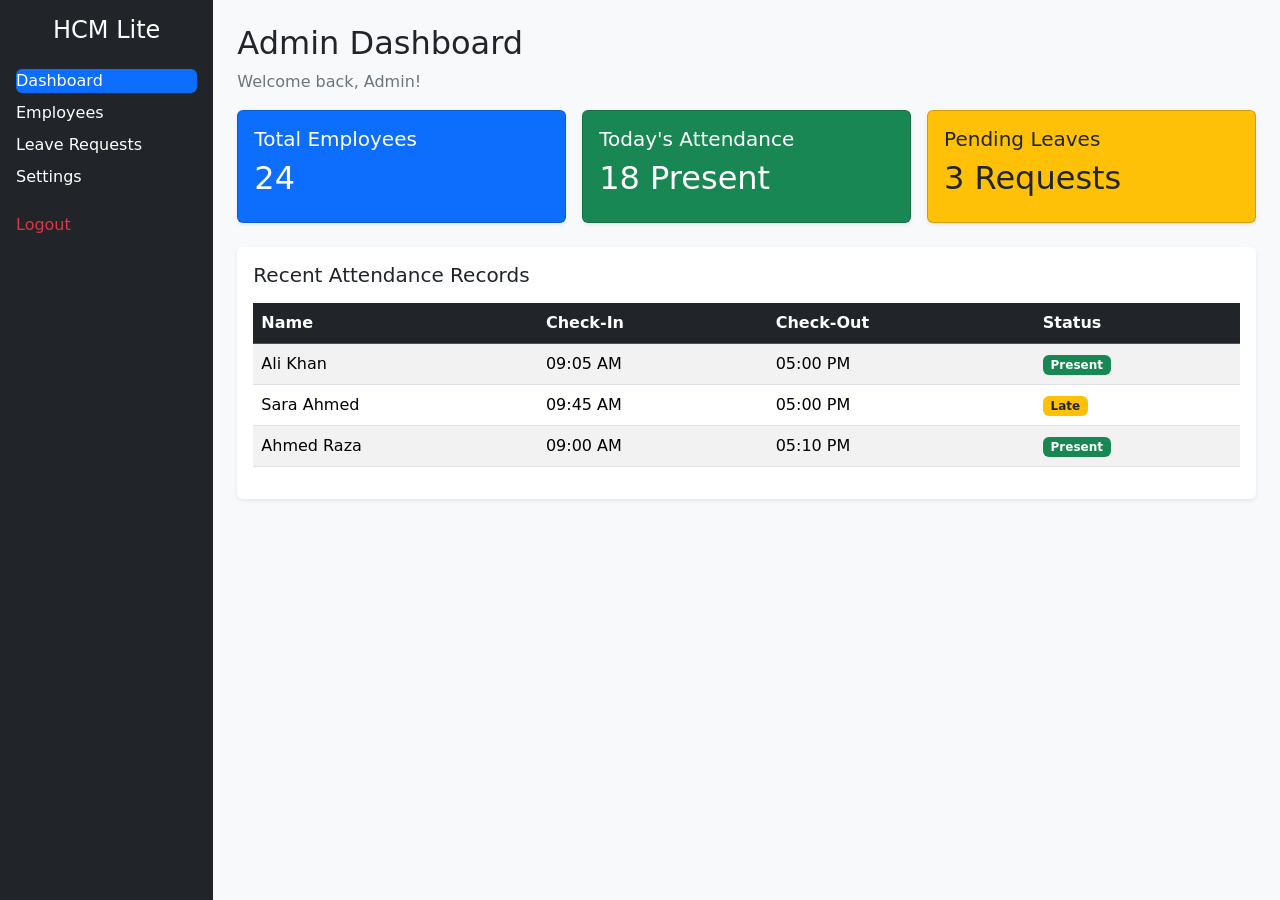
==== dashboarad.html @ 006c1c96 "com" ====
<!DOCTYPE html>
<html lang="en">
<head>
    <meta charset="UTF-8">
    <meta name="viewport" content="width=device-width, initial-scale=1.0">
    <title>HCM Lite Dashboard</title>
    <link href="https://cdn.jsdelivr.net/npm/bootstrap@5.3.0/dist/css/bootstrap.min.css" rel="stylesheet">
</head>
<body class="bg-light">

<div class="container-fluid">
    <div class="row">

        <!-- Sidebar -->
        <nav class="col-md-2 bg-dark text-white min-vh-100 p-3">
            <h4 class="text-center mb-4">HCM Lite</h4>
            <a href="admin.html" class="nav-link text-white bg-primary rounded mb-2">Dashboard</a>
            <a href="employees.html" class="nav-link text-white mb-2">Employees</a>
            <a href="leaves.html" class="nav-link text-white mb-2">Leave Requests</a>
            <a href="settings.html" class="nav-link text-white mb-2">Settings</a>
            <a href="index.html" class="nav-link text-danger mt-4">Logout</a>
        </nav>

        <!-- Dashboard Content -->
        <main class="col-md-10 p-4">
            <h2>Admin Dashboard</h2>
            <p class="text-secondary">Welcome back, Admin!</p>

            <!-- Statistics Cards -->
            <div class="row g-3 mb-4">
                <div class="col-md-4">
                    <div class="card bg-primary text-white shadow-sm">
                        <div class="card-body">
                            <h5>Total Employees</h5>
                            <h2>24</h2>
                        </div>
                    </div>
                </div>

                <div class="col-md-4">
                    <div class="card bg-success text-white shadow-sm">
                        <div class="card-body">
                            <h5>Today's Attendance</h5>
                            <h2>18 Present</h2>
                        </div>
                    </div>
                </div>

                <div class="col-md-4">
                    <div class="card bg-warning text-dark shadow-sm">
                        <div class="card-body">
                            <h5>Pending Leaves</h5>
                            <h2>3 Requests</h2>
                        </div>
                    </div>
                </div>
            </div>

            <!-- Attendance Table -->
            <div class="card shadow-sm border-0">
                <div class="card-body">
                    <h5 class="mb-3">Recent Attendance Records</h5>

                    <div class="table-responsive">
                        <table class="table table-striped table-hover">
                            <thead class="table-dark">
                                <tr>
                                    <th>Name</th>
                                    <th>Check-In</th>
                                    <th>Check-Out</th>
                                    <th>Status</th>
                                </tr>
                            </thead>
                            <tbody>
                                <tr>
                                    <td>Ali Khan</td>
                                    <td>09:05 AM</td>
                                    <td>05:00 PM</td>
                                    <td><span class="badge bg-success">Present</span></td>
                                </tr>
                                <tr>
                                    <td>Sara Ahmed</td>
                                    <td>09:45 AM</td>
                                    <td>05:00 PM</td>
                                    <td><span class="badge bg-warning text-dark">Late</span></td>
                                </tr>
                                <tr>
                                    <td>Ahmed Raza</td>
                                    <td>09:00 AM</td>
                                    <td>05:10 PM</td>
                                    <td><span class="badge bg-success">Present</span></td>
                                </tr>
                            </tbody>
                        </table>
                    </div>
                </div>
            </div>

        </main>
    </div>
</div>

<script src="https://cdn.jsdelivr.net/npm/bootstrap@5.3.0/dist/js/bootstrap.bundle.min.js"></script>
</body>
</html>
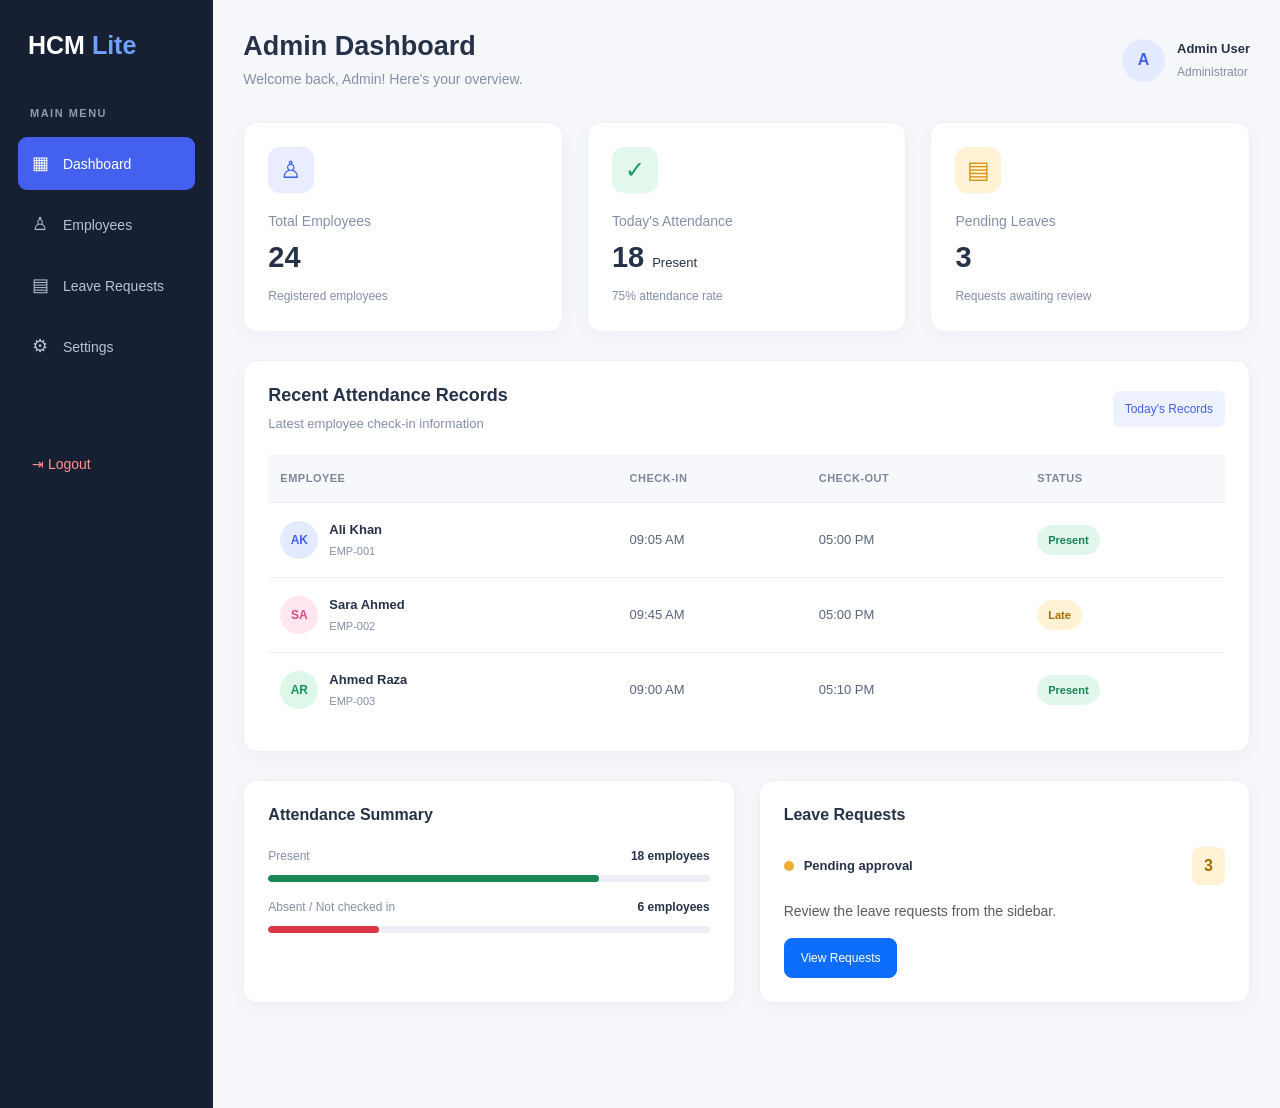
==== commit b359fe10: "first commit" ====
--- a/dashboarad.html
+++ b/dashboarad.html
@@ -4,103 +4,238 @@
 <head>
     <meta charset="UTF-8">
     <meta name="viewport" content="width=device-width, initial-scale=1.0">
-    <title>HCM Lite Dashboard</title>
-    <link href="https://cdn.jsdelivr.net/npm/bootstrap@5.3.0/dist/css/bootstrap.min.css" rel="stylesheet">
+
+    <title>HCM Lite | Admin Dashboard</title>
+
+    <!-- Bootstrap CSS -->
+    <link
+        href="https://cdn.jsdelivr.net/npm/bootstrap@5.3.0/dist/css/bootstrap.min.css"
+        rel="stylesheet"
+    >
+
+    <!-- Custom CSS -->
+    <link rel="stylesheet" href="style.css">
 </head>
-<body class="bg-light">
+
+<body>
 
 <div class="container-fluid">
     <div class="row">
 
         <!-- Sidebar -->
-        <nav class="col-md-2 bg-dark text-white min-vh-100 p-3">
-            <h4 class="text-center mb-4">HCM Lite</h4>
-            <a href="admin.html" class="nav-link text-white bg-primary rounded mb-2">Dashboard</a>
-            <a href="employees.html" class="nav-link text-white mb-2">Employees</a>
-            <a href="leaves.html" class="nav-link text-white mb-2">Leave Requests</a>
-            <a href="settings.html" class="nav-link text-white mb-2">Settings</a>
-            <a href="index.html" class="nav-link text-danger mt-4">Logout</a>
-        </nav>
-
-        <!-- Dashboard Content -->
-        <main class="col-md-10 p-4">
-            <h2>Admin Dashboard</h2>
-            <p class="text-secondary">Welcome back, Admin!</p>
-
-            <!-- Statistics Cards -->
-            <div class="row g-3 mb-4">
-                <div class="col-md-4">
-                    <div class="card bg-primary text-white shadow-sm">
-                        <div class="card-body">
-                            <h5>Total Employees</h5>
-                            <h2>24</h2>
-                        </div>
-                    </div>
-                </div>
-
-                <div class="col-md-4">
-                    <div class="card bg-success text-white shadow-sm">
-                        <div class="card-body">
-                            <h5>Today's Attendance</h5>
-                            <h2>18 Present</h2>
-                        </div>
-                    </div>
-                </div>
-
-                <div class="col-md-4">
-                    <div class="card bg-warning text-dark shadow-sm">
-                        <div class="card-body">
-                            <h5>Pending Leaves</h5>
-                            <h2>3 Requests</h2>
-                        </div>
-                    </div>
-                </div>
+        <aside class="col-md-2 sidebar">
+            <h3 class="logo">HCM <span>Lite</span></h3>
+
+            <p class="menu-title">MAIN MENU</p>
+
+            <nav class="nav flex-column">
+                <a href="admin.html" class="nav-link active">
+                    <span>▦</span> Dashboard
+                </a>
+
+                <a href="employees.html" class="nav-link">
+                    <span>♙</span> Employees
+                </a>
+
+                <a href="leaves.html" class="nav-link">
+                    <span>▤</span> Leave Requests
+                </a>
+
+                <a href="settings.html" class="nav-link">
+                    <span>⚙</span> Settings
+                </a>
+            </nav>
+
+            <div class="sidebar-bottom">
+                <a href="index.html" class="nav-link logout">
+                    ⇥ Logout
+                </a>
             </div>
+        </aside>
+
+        <!-- Main Content -->
+        <main class="col-md-10 main-content">
+
+            <!-- Header -->
+            <header class="topbar">
+                <div>
+                    <h2>Admin Dashboard</h2>
+                    <p>Welcome back, Admin! Here's your overview.</p>
+                </div>
+
+                <div class="admin-profile">
+                    <div class="avatar">A</div>
+                    <div>
+                        <strong>Admin User</strong>
+                        <small>Administrator</small>
+                    </div>
+                </div>
+            </header>
+
+            <!-- Statistics -->
+            <section class="row g-4 stats-section">
+
+                <div class="col-sm-6 col-xl-4">
+                    <div class="stat-card employees-card">
+                        <div class="stat-icon">♙</div>
+                        <p>Total Employees</p>
+                        <h2>24</h2>
+                        <small>Registered employees</small>
+                    </div>
+                </div>
+
+                <div class="col-sm-6 col-xl-4">
+                    <div class="stat-card attendance-card">
+                        <div class="stat-icon">✓</div>
+                        <p>Today's Attendance</p>
+                        <h2>18 <span>Present</span></h2>
+                        <small>75% attendance rate</small>
+                    </div>
+                </div>
+
+                <div class="col-sm-6 col-xl-4">
+                    <div class="stat-card leaves-card">
+                        <div class="stat-icon">▤</div>
+                        <p>Pending Leaves</p>
+                        <h2>3</h2>
+                        <small>Requests awaiting review</small>
+                    </div>
+                </div>
+
+            </section>
 
             <!-- Attendance Table -->
-            <div class="card shadow-sm border-0">
-                <div class="card-body">
-                    <h5 class="mb-3">Recent Attendance Records</h5>
-
-                    <div class="table-responsive">
-                        <table class="table table-striped table-hover">
-                            <thead class="table-dark">
-                                <tr>
-                                    <th>Name</th>
-                                    <th>Check-In</th>
-                                    <th>Check-Out</th>
-                                    <th>Status</th>
-                                </tr>
-                            </thead>
-                            <tbody>
-                                <tr>
-                                    <td>Ali Khan</td>
-                                    <td>09:05 AM</td>
-                                    <td>05:00 PM</td>
-                                    <td><span class="badge bg-success">Present</span></td>
-                                </tr>
-                                <tr>
-                                    <td>Sara Ahmed</td>
-                                    <td>09:45 AM</td>
-                                    <td>05:00 PM</td>
-                                    <td><span class="badge bg-warning text-dark">Late</span></td>
-                                </tr>
-                                <tr>
-                                    <td>Ahmed Raza</td>
-                                    <td>09:00 AM</td>
-                                    <td>05:10 PM</td>
-                                    <td><span class="badge bg-success">Present</span></td>
-                                </tr>
-                            </tbody>
-                        </table>
-                    </div>
-                </div>
-            </div>
+            <section class="content-card">
+
+                <div class="section-header">
+                    <div>
+                        <h4>Recent Attendance Records</h4>
+                        <p>Latest employee check-in information</p>
+                    </div>
+
+                    <span class="today-label">Today's Records</span>
+                </div>
+
+                <div class="table-responsive">
+                    <table class="table align-middle">
+                        <thead>
+                            <tr>
+                                <th>Employee</th>
+                                <th>Check-In</th>
+                                <th>Check-Out</th>
+                                <th>Status</th>
+                            </tr>
+                        </thead>
+
+                        <tbody>
+                            <tr>
+                                <td>
+                                    <div class="employee-info">
+                                        <div class="employee-avatar avatar-blue">AK</div>
+                                        <div>
+                                            <strong>Ali Khan</strong>
+                                            <small>EMP-001</small>
+                                        </div>
+                                    </div>
+                                </td>
+                                <td>09:05 AM</td>
+                                <td>05:00 PM</td>
+                                <td><span class="status present">Present</span></td>
+                            </tr>
+
+                            <tr>
+                                <td>
+                                    <div class="employee-info">
+                                        <div class="employee-avatar avatar-pink">SA</div>
+                                        <div>
+                                            <strong>Sara Ahmed</strong>
+                                            <small>EMP-002</small>
+                                        </div>
+                                    </div>
+                                </td>
+                                <td>09:45 AM</td>
+                                <td>05:00 PM</td>
+                                <td><span class="status late">Late</span></td>
+                            </tr>
+
+                            <tr>
+                                <td>
+                                    <div class="employee-info">
+                                        <div class="employee-avatar avatar-green">AR</div>
+                                        <div>
+                                            <strong>Ahmed Raza</strong>
+                                            <small>EMP-003</small>
+                                        </div>
+                                    </div>
+                                </td>
+                                <td>09:00 AM</td>
+                                <td>05:10 PM</td>
+                                <td><span class="status present">Present</span></td>
+                            </tr>
+                        </tbody>
+                    </table>
+                </div>
+
+            </section>
+
+            <!-- Quick Summary -->
+            <section class="row g-4 mt-1">
+
+                <div class="col-md-6">
+                    <div class="content-card summary-card">
+                        <h5>Attendance Summary</h5>
+                        <div class="summary-line">
+                            <span>Present</span>
+                            <strong>18 employees</strong>
+                        </div>
+                        <div class="progress">
+                            <div class="progress-bar bg-success"
+                                 style="width: 75%"></div>
+                        </div>
+
+                        <div class="summary-line mt-3">
+                            <span>Absent / Not checked in</span>
+                            <strong>6 employees</strong>
+                        </div>
+                        <div class="progress">
+                            <div class="progress-bar bg-danger"
+                                 style="width: 25%"></div>
+                        </div>
+                    </div>
+                </div>
+
+                <div class="col-md-6">
+                    <div class="content-card summary-card">
+                        <h5>Leave Requests</h5>
+
+                        <div class="leave-summary">
+                            <div>
+                                <span class="leave-dot"></span>
+                                <strong>Pending approval</strong>
+                            </div>
+                            <span class="leave-number">3</span>
+                        </div>
+
+                        <p class="text-muted small mt-3 mb-0">
+                            Review the leave requests from the sidebar.
+                        </p>
+
+                        <a href="leaves.html" class="btn btn-primary mt-3">
+                            View Requests
+                        </a>
+                    </div>
+                </div>
+
+            </section>
+
+            <!-- Footer -->
+            <footer class="footer">
+         
+            </footer>
 
         </main>
     </div>
 </div>
 
-<script src="https://cdn.jsdelivr.net/npm/bootstrap@5.3.0/dist/js/bootstrap.bundle.min.js"></script>
 </body>
 </html>
--- a/style.css
+++ b/style.css
@@ -0,0 +1,490 @@
+
+/* General Settings */
+:root {
+    --primary: #4361ee;
+    --dark: #172033;
+    --background: #f5f7fb;
+    --text: #263248;
+    --muted: #8490a5;
+    --border: #edf0f5;
+}
+
+* {
+    margin: 0;
+    padding: 0;
+    box-sizing: border-box;
+}
+
+body {
+    font-family: Arial, Helvetica, sans-serif;
+    background: var(--background);
+    color: var(--text);
+}
+
+a {
+    text-decoration: none;
+}
+
+/* Sidebar */
+.sidebar {
+    background: var(--dark);
+    color: white;
+    min-height: 100vh;
+    padding: 30px 18px;
+}
+
+.logo {
+    font-size: 25px;
+    font-weight: 800;
+    margin-bottom: 45px;
+    padding-left: 10px;
+}
+
+.logo span {
+    color: #70a1ff;
+}
+
+.menu-title {
+    color: #8c99b2;
+    font-size: 11px;
+    font-weight: bold;
+    letter-spacing: 1.5px;
+    padding-left: 12px;
+    margin-bottom: 15px;
+}
+
+.sidebar .nav-link {
+    color: #b8c2d5;
+    padding: 13px 14px;
+    margin-bottom: 8px;
+    border-radius: 9px;
+    font-size: 14px;
+    transition: 0.3s;
+}
+
+.sidebar .nav-link span {
+    display: inline-block;
+    width: 27px;
+    font-size: 18px;
+}
+
+.sidebar .nav-link:hover,
+.sidebar .nav-link.active {
+    color: white;
+    background: var(--primary);
+}
+
+.sidebar-bottom {
+    margin-top: 60px;
+}
+
+.sidebar .logout {
+    color: #ff9292;
+}
+
+.sidebar .logout:hover {
+    background: #422d3c;
+}
+
+/* Main Content */
+.main-content {
+    padding: 30px;
+    min-height: 100vh;
+}
+
+.topbar {
+    display: flex;
+    justify-content: space-between;
+    align-items: center;
+    gap: 20px;
+    margin-bottom: 32px;
+}
+
+.topbar h2 {
+    font-size: 27px;
+    font-weight: 750;
+    margin-bottom: 7px;
+}
+
+.topbar p {
+    color: var(--muted);
+    font-size: 14px;
+    margin-bottom: 0;
+}
+
+.admin-profile {
+    display: flex;
+    align-items: center;
+    gap: 12px;
+}
+
+.avatar {
+    width: 43px;
+    height: 43px;
+    border-radius: 50%;
+    display: grid;
+    place-items: center;
+    background: #e4eaff;
+    color: var(--primary);
+    font-weight: bold;
+}
+
+.admin-profile strong,
+.admin-profile small {
+    display: block;
+}
+
+.admin-profile strong {
+    font-size: 13px;
+}
+
+.admin-profile small {
+    color: var(--muted);
+    font-size: 12px;
+    margin-top: 4px;
+}
+
+/* Statistics Cards */
+.stats-section {
+    margin-bottom: 28px;
+}
+
+.stat-card {
+    height: 100%;
+    background: white;
+    border-radius: 14px;
+    padding: 24px;
+    border: 1px solid var(--border);
+    box-shadow: 0 5px 20px rgba(20, 35, 70, 0.035);
+    transition: transform 0.25s, box-shadow 0.25s;
+}
+
+.stat-card:hover {
+    transform: translateY(-4px);
+    box-shadow: 0 10px 25px rgba(20, 35, 70, 0.08);
+}
+
+.stat-icon {
+    display: grid;
+    place-items: center;
+    width: 46px;
+    height: 46px;
+    border-radius: 12px;
+    font-size: 24px;
+    margin-bottom: 18px;
+}
+
+.employees-card .stat-icon {
+    color: #4361ee;
+    background: #e9edff;
+}
+
+.attendance-card .stat-icon {
+    color: #169b62;
+    background: #e2f8ed;
+}
+
+.leaves-card .stat-icon {
+    color: #d9900b;
+    background: #fff2d5;
+}
+
+.stat-card p {
+    color: var(--muted);
+    font-size: 14px;
+    margin-bottom: 8px;
+}
+
+.stat-card h2 {
+    font-size: 29px;
+    font-weight: 750;
+    margin-bottom: 8px;
+}
+
+.stat-card h2 span {
+    font-size: 13px;
+    font-weight: 500;
+}
+
+.stat-card small {
+    color: var(--muted);
+    font-size: 12px;
+}
+
+/* Content Cards */
+.content-card {
+    background: white;
+    border: 1px solid var(--border);
+    border-radius: 14px;
+    padding: 24px;
+    box-shadow: 0 5px 20px rgba(20, 35, 70, 0.035);
+}
+
+.section-header {
+    display: flex;
+    justify-content: space-between;
+    align-items: center;
+    gap: 15px;
+    margin-bottom: 22px;
+}
+
+.section-header h4 {
+    font-size: 18px;
+    font-weight: 700;
+    margin-bottom: 7px;
+}
+
+.section-header p {
+    color: var(--muted);
+    font-size: 13px;
+    margin-bottom: 0;
+}
+
+.today-label {
+    background: #eef1ff;
+    color: var(--primary);
+    border-radius: 7px;
+    padding: 9px 12px;
+    font-size: 12px;
+    white-space: nowrap;
+}
+
+/* Table */
+.table {
+    margin-bottom: 0;
+}
+
+.table thead th {
+    background: #f7f8fc;
+    color: #7c879a;
+    font-size: 11px;
+    font-weight: 700;
+    text-transform: uppercase;
+    letter-spacing: 0.5px;
+    padding: 15px 12px;
+    border-bottom: 1px solid var(--border);
+    white-space: nowrap;
+}
+
+.table tbody td {
+    color: #596579;
+    font-size: 13px;
+    padding: 17px 12px;
+    border-bottom: 1px solid var(--border);
+    white-space: nowrap;
+}
+
+.table tbody tr:last-child td {
+    border-bottom: none;
+}
+
+.employee-info {
+    display: flex;
+    align-items: center;
+    gap: 11px;
+}
+
+.employee-info strong,
+.employee-info small {
+    display: block;
+}
+
+.employee-info strong {
+    color: var(--text);
+    font-size: 13px;
+}
+
+.employee-info small {
+    color: var(--muted);
+    font-size: 11px;
+    margin-top: 4px;
+}
+
+.employee-avatar {
+    width: 38px;
+    height: 38px;
+    border-radius: 50%;
+    display: grid;
+    place-items: center;
+    font-weight: bold;
+    font-size: 12px;
+}
+
+.avatar-blue {
+    background: #e4eaff;
+    color: #4361ee;
+}
+
+.avatar-pink {
+    background: #ffe6ef;
+    color: #d64d86;
+}
+
+.avatar-green {
+    background: #ddf7e9;
+    color: #17945b;
+}
+
+/* Status Labels */
+.status {
+    display: inline-block;
+    padding: 7px 11px;
+    border-radius: 20px;
+    font-size: 11px;
+    font-weight: 700;
+}
+
+.status.present {
+    color: #168354;
+    background: #e1f7ec;
+}
+
+.status.late {
+    color: #a66c00;
+    background: #fff2d5;
+}
+
+/* Summary */
+.summary-card {
+    height: 100%;
+}
+
+.summary-card h5 {
+    font-size: 16px;
+    font-weight: 700;
+    margin-bottom: 23px;
+}
+
+.summary-line {
+    display: flex;
+    justify-content: space-between;
+    gap: 12px;
+    margin-bottom: 10px;
+    font-size: 12px;
+}
+
+.summary-line span {
+    color: var(--muted);
+}
+
+.summary-line strong {
+    font-size: 12px;
+}
+
+.progress {
+    height: 7px;
+    border-radius: 10px;
+    background: #edf0f5;
+}
+
+.progress-bar {
+    border-radius: 10px;
+}
+
+.leave-summary {
+    display: flex;
+    align-items: center;
+    justify-content: space-between;
+}
+
+.leave-summary div {
+    display: flex;
+    align-items: center;
+    gap: 10px;
+    font-size: 13px;
+}
+
+.leave-dot {
+    height: 10px;
+    width: 10px;
+    border-radius: 50%;
+    background: #f0ad35;
+}
+
+.leave-number {
+    background: #fff2d5;
+    color: #a66c00;
+    border-radius: 8px;
+    padding: 7px 12px;
+    font-weight: bold;
+}
+
+.summary-card .btn {
+    font-size: 12px;
+    padding: 10px 16px;
+    border-radius: 8px;
+}
+
+/* Footer */
+.footer {
+    color: var(--muted);
+    text-align: center;
+    font-size: 12px;
+    margin-top: 35px;
+    padding: 20px 0;
+}
+
+/* Responsive Design */
+@media (max-width: 767px) {
+    .sidebar {
+        min-height: auto;
+        padding: 20px 15px;
+    }
+
+    .logo {
+        margin-bottom: 20px;
+    }
+
+    .menu-title {
+        margin-bottom: 10px;
+    }
+
+    .sidebar-bottom {
+        margin-top: 15px;
+    }
+
+    .sidebar .nav-link {
+        padding: 10px 12px;
+    }
+
+    .main-content {
+        padding: 20px 14px;
+    }
+
+    .topbar {
+        align-items: flex-start;
+        flex-direction: column;
+        margin-bottom: 25px;
+    }
+
+    .topbar h2 {
+        font-size: 23px;
+    }
+
+    .content-card {
+        padding: 16px;
+    }
+
+    .section-header {
+        align-items: flex-start;
+        flex-direction: column;
+    }
+
+    .today-label {
+        white-space: normal;
+    }
+}
+
+@media (max-width: 400px) {
+    .main-content {
+        padding: 14px 9px;
+    }
+
+    .stat-card {
+        padding: 18px;
+    }
+
+    .content-card {
+        padding: 12px;
+    }
+}
